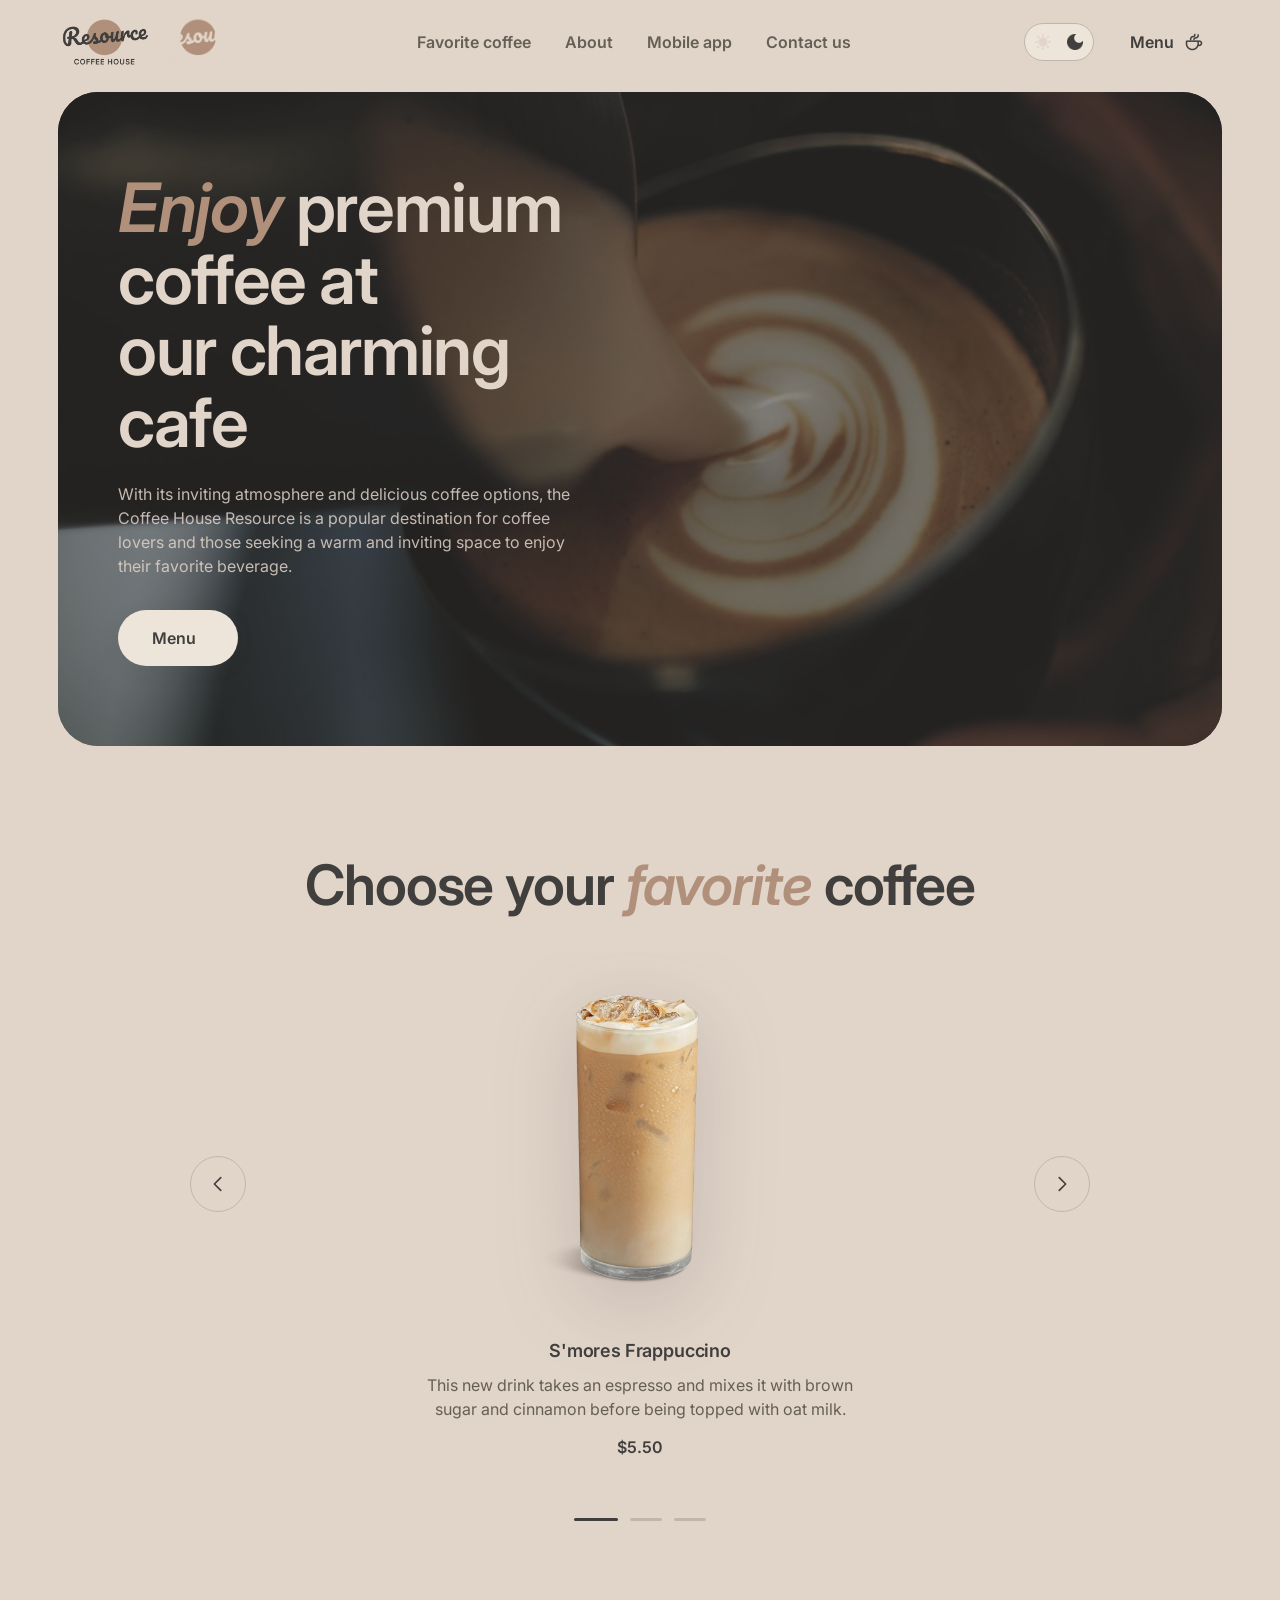
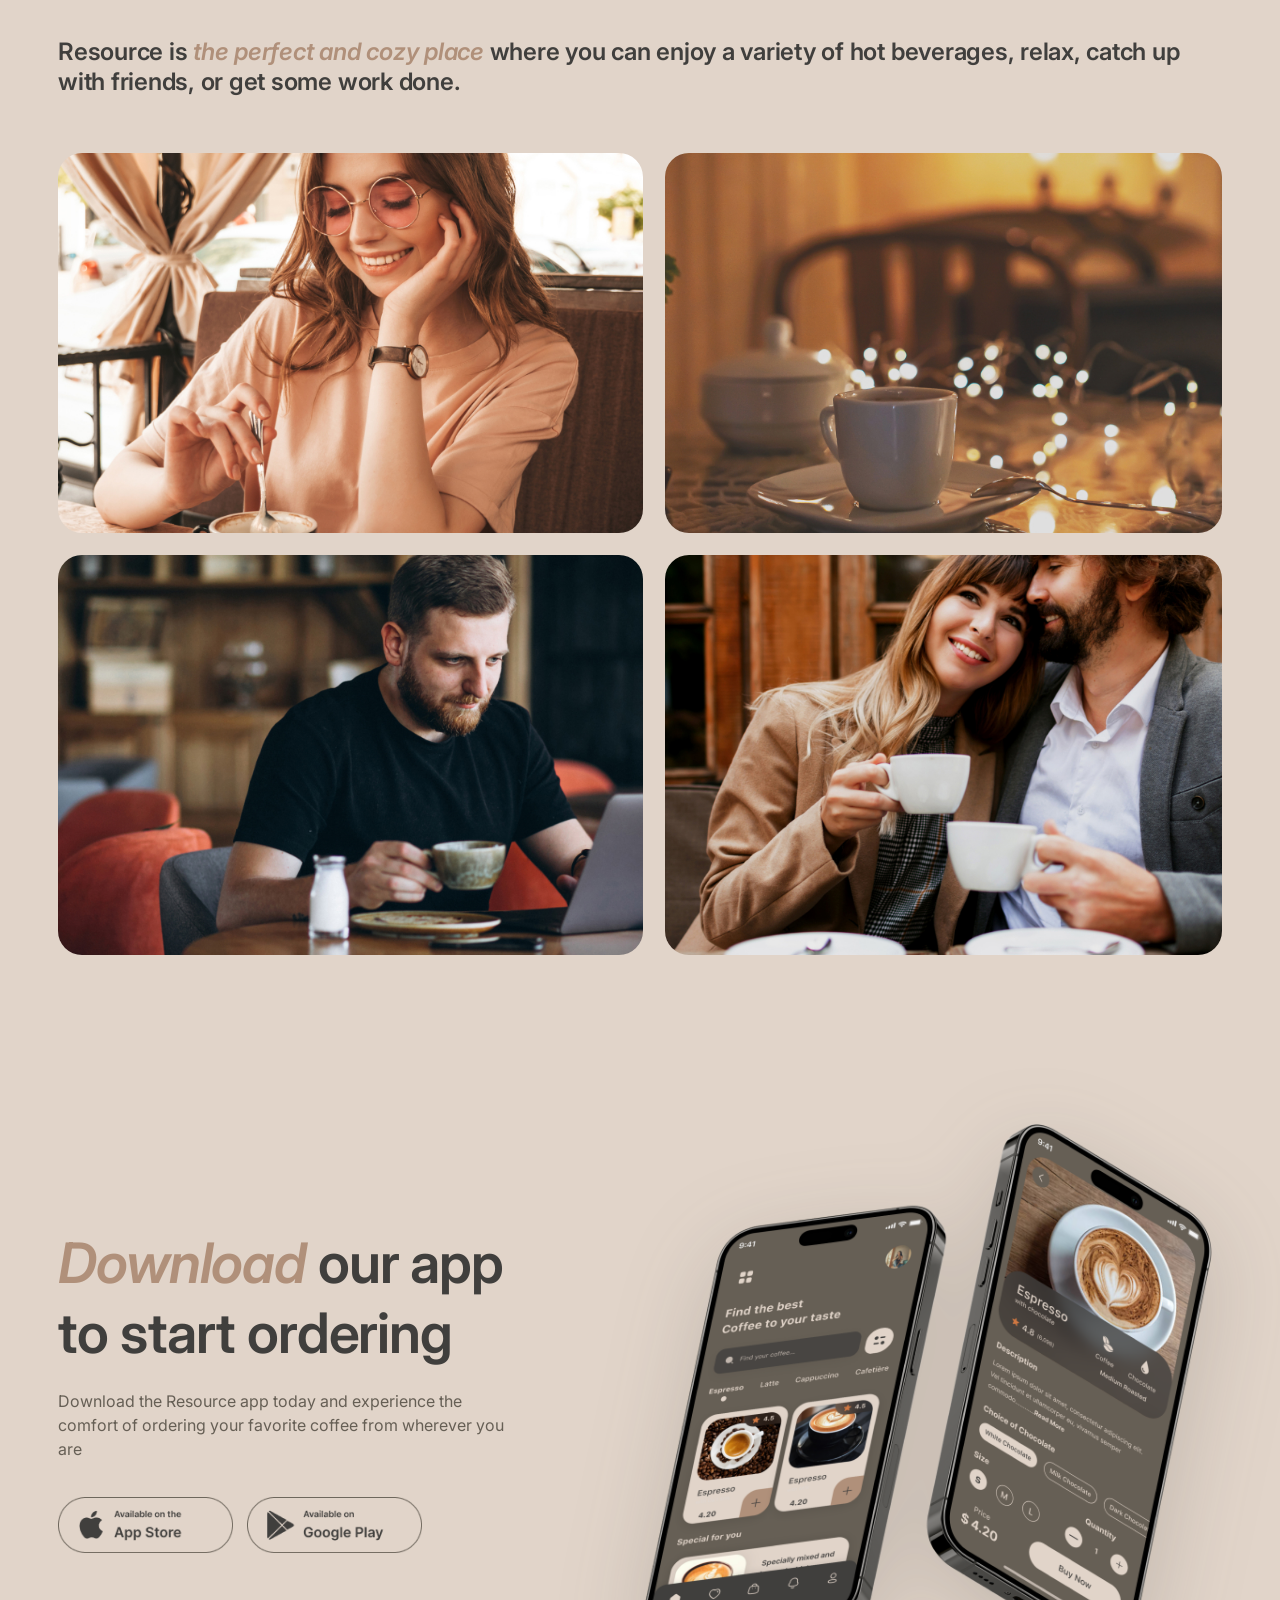
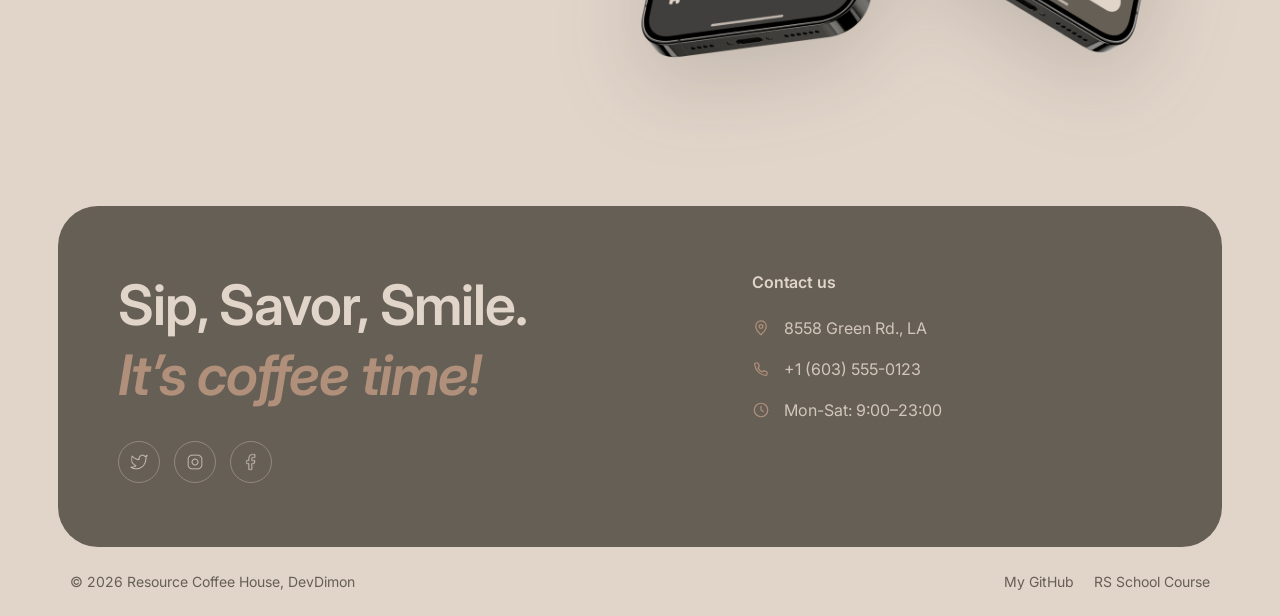
==== index.html @ 8b45d171 "feat: add main.js" ====
<!DOCTYPE html>
<html lang="en">

<head>
    <meta charset="UTF-8">
    <meta name="viewport" content="width=device-width, initial-scale=1.0">
    <meta name="description" content="Resource Coffee House — уютная кофейня с авторскими напитками.">
    <title>Coffee House</title>
    <link rel="icon" type="image/svg+xml" href="images/coffee-cup-icon.png">
    <link rel="preconnect" href="https://fonts.googleapis.com">
    <link rel="preconnect" href="https://fonts.gstatic.com" crossorigin>
    <link
        href="https://fonts.googleapis.com/css2?family=Inter:ital,opsz,wght@0,14..32,400..700;1,14..32,400..700&display=swap"
        rel="stylesheet">
    <link rel="stylesheet" href="css/style.css">
</head>

<body>
    <header class="header">
        <div class="container header__inner">
            <a class="logo" href="index.html">
                <img class="logo__img logo__img--light" src="images/logo.png" alt="Resource Coffee House" width="150"
                    height="62">
                <img class="logo__img logo__img--dark" src="images/logo-dark.png" alt="" width="150" height="62"
                    aria-hidden="true">
            </a>

            <nav class="nav">
                <ul class="nav__list">
                    <li><a class="nav__link" href="#favorite">Favorite coffee</a></li>
                    <li><a class="nav__link" href="#about">About</a></li>
                    <li><a class="nav__link" href="#mobile">Mobile app</a></li>
                    <li><a class="nav__link" href="#contact">Contact us</a></li>
                </ul>
            </nav>

            <div class="header__actions">
                <button class="theme-toggle" type="button" data-theme-toggle aria-label="Переключить тему"
                    aria-pressed="false">
                    <span class="theme-toggle__icon theme-toggle__icon--sun">
                        <img src="images/Sun-icon.png" alt="" width="16" height="16">
                    </span>
                    <span class="theme-toggle__icon theme-toggle__icon--moon">
                        <img src="images/Moon-icon.png" alt="" width="16" height="16">
                    </span>
                </button>

                <a class="menu-btn" href="catalog.html">
                    <span>Menu</span>
                    <img class="menu-btn__icon" src="images/coffee-cup-icon.png" alt="" width="20" height="20">
                </a>

                <button class="burger" type="button" data-burger aria-label="Открыть меню" aria-expanded="false"
                    aria-controls="mobile-menu">
                    <span></span><span></span><span></span>
                </button>
            </div>
        </div>
        <div class="mobile-menu" id="mobile-menu" data-mobile-menu hidden>
            <ul class="mobile-menu__list">
                <li><a href="#favorite">Favorite coffee</a></li>
                <li><a href="#about">About</a></li>
                <li><a href="#mobile">Mobile app</a></li>
                <li><a href="#contact">Contact us</a></li>
                <li><a href="catalog.html">Menu</a></li>
            </ul>
        </div>
    </header>
    <main id="main">
        <section class="hero">
            <div class="container">
                <div class="hero__card">
                    <img class="hero__bg" src="images/img-hero.jpg"
                        alt="Бариста наливает молоко в чашку с кофе, создавая латте-арт">
                    <div class="hero__overlay"></div>
                    <div class="hero__content">
                        <h1 class="hero__title">
                            <em>Enjoy</em> premium coffee at our&nbsp;charming cafe
                        </h1>
                        <p class="hero__text">
                            With its inviting atmosphere and delicious coffee options, the Coffee House Resource
                            is a popular destination for coffee lovers and those seeking a warm and inviting
                            space to enjoy their favorite beverage.
                        </p>
                        <a class="btn btn--light" href="#favorite">Menu</a>
                    </div>
                </div>
            </div>
        </section>

        <section class="section slider" id="favorite" aria-labelledby="favorite-title">
            <div class="container">
                <h2 class="section__title section__title--center" id="favorite-title">
                    Choose your <em>favorite</em> coffee
                </h2>

                <div class="slider__viewport" data-slider>
                    <ul class="slider__track" data-slider-track>
                        <li class="slider__slide">
                            <div class="slide">
                                <div class="slide__media">
                                    <img src="images/coffee-slider-1.png"
                                        alt="S'mores Frappuccino в высоком стакане с карамелью">
                                </div>
                                <h3 class="slide__title">S'mores Frappuccino</h3>
                                <p class="slide__text">
                                    This new drink takes an espresso and mixes it with brown sugar and cinnamon
                                    before being topped with oat milk.
                                </p>
                                <p class="slide__price">$5.50</p>
                            </div>
                        </li>

                        <li class="slider__slide">
                            <div class="slide">
                                <div class="slide__media">
                                    <img src="images/coffee-slider-2.png"
                                        alt="Caramel Macchiato в двойном стеклянном стакане">
                                </div>
                                <h3 class="slide__title">Caramel Macchiato</h3>
                                <p class="slide__text">
                                    Fragrant and unique classic espresso with rich caramel-peanut syrup,
                                    with the addition of delicate cream under whipped thick foam.
                                </p>
                                <p class="slide__price">$5.00</p>
                            </div>
                        </li>

                        <li class="slider__slide">
                            <div class="slide">
                                <div class="slide__media">
                                    <img src="images/coffee-slider-3.png" alt="Ice coffee со льдом в высоком стакане">
                                </div>
                                <h3 class="slide__title">Ice coffee</h3>
                                <p class="slide__text">
                                    A popular summer drink that tones and invigorates. Prepared from coffee,
                                    milk and ice.
                                </p>
                                <p class="slide__price">$4.50</p>
                            </div>
                        </li>
                    </ul>

                    <button class="slider__arrow slider__arrow--prev" type="button" data-slider-prev
                        aria-label="Предыдущий напиток">
                        <svg viewBox="0 0 24 24" width="22" height="22" aria-hidden="true">
                            <path d="M15 5l-7 7 7 7" fill="none" stroke="currentColor" stroke-width="1.8"
                                stroke-linecap="round" stroke-linejoin="round" />
                        </svg>
                    </button>
                    <button class="slider__arrow slider__arrow--next" type="button" data-slider-next
                        aria-label="Следующий напиток">
                        <svg viewBox="0 0 24 24" width="22" height="22" aria-hidden="true">
                            <path d="M9 5l7 7-7 7" fill="none" stroke="currentColor" stroke-width="1.8"
                                stroke-linecap="round" stroke-linejoin="round" />
                        </svg>
                    </button>

                    <div class="slider__dots" data-slider-dots></div>
                </div>
            </div>
        </section>

        <section class="section about" id="about" aria-labelledby="about-title">
            <div class="container">
                <h2 class="about__lead" id="about-title">
                    Resource is <em>the perfect and cozy place</em> where you can enjoy a variety
                    of hot beverages, relax, catch up with friends, or get some work done.
                </h2>

                <ul class="about__gallery">
                    <li><img src="images/about-1.jpg" alt="Девушка в очках пьёт кофе в кафе"></li>
                    <li><img src="images/about-2.jpg" alt="Мужчина работает за ноутбуком с чашкой кофе"></li>
                    <li><img src="images/about-3.jpg" alt="Чашка кофе на столе с гирляндой из огоньков"></li>
                    <li><img src="images/about-4.jpg" alt="Пара с чашками кофе в кафе"></li>
                </ul>
            </div>
        </section>

        <section class="section mobile-app" id="mobile" aria-labelledby="mobile-title">
            <div class="container mobile-app__inner">
                <div class="mobile-app__content">
                    <h2 class="mobile-app__title" id="mobile-title">
                        <em>Download</em> our app<br>
                        to start ordering
                    </h2>
                    <p class="mobile-app__text">
                        Download the Resource app today and experience the comfort of ordering
                        your favorite coffee from wherever you are
                    </p>
                    <div class="mobile-app__actions">
                        <a class="store-badge" href="#" aria-label="Скачать в App Store">
                            <img src="images/app-store-state.png" alt="">
                        </a>
                        <a class="store-badge" href="#" aria-label="Скачать в Google Play">
                            <img src="images/google-play-state.png" alt="">
                        </a>
                    </div>
                </div>

                <div class="mobile-app__media">
                    <img src="images/mobile-screens.png"
                        alt="Два смартфона с интерфейсом приложения Resource Coffee House">
                </div>
            </div>
        </section>
    </main>
    <footer class="footer" id="contact">
        <div class="container">
            <div class="footer__card">
                <div class="footer__col footer__col--left">
                    <h2 class="footer__title">
                        Sip, Savor, Smile.<br>
                        <em>It’s coffee time!</em>
                    </h2>
                    <ul class="footer__social" aria-label="Социальные сети">
                        <li><a href="https://twitter.com/" target="_blank" rel="noopener" aria-label="Twitter">
                                <img src="images/twitter-icon.png" alt="" width="18" height="18">
                            </a></li>
                        <li><a href="https://instagram.com/" target="_blank" rel="noopener" aria-label="Instagram">
                                <img src="images/instagram-icon.png" alt="" width="18" height="18">
                            </a></li>
                        <li><a href="https://facebook.com/" target="_blank" rel="noopener" aria-label="Facebook">
                                <img src="images/facebook-icon.png" alt="" width="18" height="18">
                            </a></li>
                    </ul>
                </div>

                <div class="footer__col footer__col--right">
                    <h3 class="footer__subtitle">Contact us</h3>
                    <ul class="footer__contacts">
                        <li>
                            <svg viewBox="0 0 24 24" width="18" height="18" aria-hidden="true">
                                <path d="M12 21s-7-6.4-7-11.5A7 7 0 0 1 19 9.5C19 14.6 12 21 12 21z" fill="none"
                                    stroke="currentColor" stroke-width="1.6" />
                                <circle cx="12" cy="10" r="2.5" fill="none" stroke="currentColor" stroke-width="1.6" />
                            </svg>
                            <a href="https://maps.google.com/?q=8558+Green+Rd,+LA" target="_blank" rel="noopener">8558
                                Green Rd., LA</a>
                        </li>
                        <li>
                            <svg viewBox="0 0 24 24" width="18" height="18" aria-hidden="true">
                                <path
                                    d="M5 4h3l1.8 4.4L8 10.5a12 12 0 0 0 5.5 5.5l2.1-1.8L20 16v3a1.5 1.5 0 0 1-1.7 1.5A16.5 16.5 0 0 1 3.5 5.7 1.5 1.5 0 0 1 5 4z"
                                    fill="none" stroke="currentColor" stroke-width="1.6" stroke-linejoin="round" />
                            </svg>
                            <a href="tel:+16035550123">+1 (603) 555-0123</a>
                        </li>
                        <li>
                            <svg viewBox="0 0 24 24" width="18" height="18" aria-hidden="true">
                                <circle cx="12" cy="12" r="9" fill="none" stroke="currentColor" stroke-width="1.6" />
                                <path d="M12 7v5l3 2" fill="none" stroke="currentColor" stroke-width="1.6"
                                    stroke-linecap="round" />
                            </svg>
                            <span>Mon-Sat: 9:00–23:00</span>
                        </li>
                    </ul>
                </div>
            </div>

            <div class="footer__bottom">
                <p>© <span data-year>2026</span> Resource Coffee House, DevDimon</p>
                <ul class="footer__bottom-links">
                    <li><a href="https://github.com/DevDimon" target="_blank" rel="noopener">My GitHub</a></li>
                    <li><a href="https://rs.school/courses/javascript" target="_blank" rel="noopener">RS School
                            Course</a></li>
                </ul>
            </div>
        </div>
    </footer>

    <script src="js/main.js"></script>
</body>


</html>
---- css/style.css ----
:root {
    --text: #403F3D;
    --text-inverse: #E1D4C9;
    --muted: #665F55;

    --bg: #E1D4C9;
    --surface: #EDE4DA;
    --container: #665F55;
    --overlay: rgba(64, 63, 61, .55);

    --accent: #B0907A;
    --accent-hover: #9C7C66;
    --accent-contrast: #E1D4C9;

    --border: #C1B6AD;

    --dark: var(--container);
    --dark-2: #55504A;
    --white: #FFFFFF;

    --radius-lg: 40px;
    --radius-md: 24px;
    --radius-sm: 16px;
    --content-w: 1220px;
    --header-h: 84px;
    --t: .35s cubic-bezier(.4, 0, .2, 1);

    --shadow-sm: 0 4px 18px rgba(64, 63, 61, .10);
    --shadow-md: 0 12px 40px rgba(64, 63, 61, .16);

    --font: 'Inter', -apple-system, BlinkMacSystemFont, 'Segoe UI', Roboto,
        'Helvetica Neue', Arial, sans-serif;
}

[data-theme="dark"] {
    --text: #E1D4C9;
    --text-inverse: #E1D4C9;
    --muted: #B3ADA7;

    --bg: #292826;
    --surface: #403F3D;
    --container: #403F3D;
    --overlay: rgba(41, 40, 38, .55);

    --accent: #B0907A;
    --accent-hover: #C29F89;
    --accent-contrast: #E1D4C9;

    --border: #665F55;

    --dark: var(--container);
    --dark-2: #55504A;
    --white: #FFFFFF;

    --shadow-sm: 0 4px 18px rgba(0, 0, 0, .45);
    --shadow-md: 0 12px 40px rgba(0, 0, 0, .60);
}

*,
*::before,
*::after {
    box-sizing: border-box;
}

html {
    scroll-behavior: smooth;
    scroll-padding-top: calc(var(--header-h) + 12px);
}

body {
    margin: 0;
    font-family: var(--font);
    font-size: 16px;
    font-weight: 400;
    line-height: 1.5;
    color: var(--text);
    background: var(--bg);
    transition: background-color var(--t), color var(--t);
    -webkit-font-smoothing: antialiased;
    -moz-osx-font-smoothing: grayscale;
    overflow-x: hidden;
}

img {
    display: block;
    max-width: 100%;
    height: auto;
}

ul {
    list-style: none;
    margin: 0;
    padding: 0;
}

a {
    color: inherit;
    text-decoration: none;
}

button {
    font: inherit;
    color: inherit;
    cursor: pointer;
    border: none;
    background: none;
}

h1,
h2,
h3 {
    margin: 0 0 .4em;
    font-weight: 600;
    line-height: 1.25;
    letter-spacing: -.01em;
}

p {
    margin: 0 0 1em;
}

em {
    font-style: italic;
    color: var(--accent);
    font-weight: 600;
}

.skip-link {
    position: absolute;
    left: 8px;
    top: -60px;
    background: var(--accent);
    color: var(--accent-contrast);
    padding: 10px 16px;
    border-radius: 8px;
    z-index: 999;
    font-weight: 600;
    transition: top var(--t);
}

.skip-link:focus {
    top: 8px;
}

.container {
    width: 100%;
    max-width: var(--content-w);
    margin: 0 auto;
    padding: 0 28px;
}

/* HEADER */

.header {
    position: sticky;
    top: 0;
    z-index: 100;
    background: color-mix(in srgb, var(--bg) 92%, transparent);
    backdrop-filter: blur(12px);
    transition: background-color var(--t);
}

.header__inner {
    display: flex;
    align-items: center;
    gap: 32px;
    min-height: var(--header-h);
}

.logo {
    display: inline-flex;
    align-items: center;
    flex-shrink: 0;
}

.logo__img {
    display: block;
    height: 56px;
    width: auto;
    object-fit: contain;
}

[data-theme="light"] .logo__img--light {
    display: block;
}

[data-theme="light"] .logo__img--dark {
    display: none;
}

[data-theme="dark"] .logo__img--light {
    display: none;
}

[data-theme="dark"] .logo__img--dark {
    display: block;
}

.nav {
    margin: 0 auto;
}

.nav__list {
    display: flex;
    gap: 34px;
    align-items: center;
}

.nav__link {
    position: relative;
    padding: 6px 0;
    font-size: 16px;
    font-weight: 600;
    line-height: 1.5;
    color: var(--muted);
    transition: color var(--t);
}

.nav__link::after {
    content: "";
    position: absolute;
    left: 0;
    right: 100%;
    bottom: -2px;
    height: 2px;
    background: var(--accent);
    transition: right var(--t);
}

.nav__link:hover {
    color: var(--text);
}

.nav__link:hover::after {
    right: 0;
}

.nav__link--active {
    color: var(--text);
}

.nav__link--active::after {
    right: 0;
}

.header__actions {
    display: flex;
    align-items: center;
    gap: 18px;
    flex-shrink: 0;
}

.theme-toggle {
    display: inline-flex;
    align-items: center;
    gap: 4px;
    padding: 4px;
    border-radius: 999px;
    background: var(--surface);
    border: 1px solid var(--border);
    transition: background-color var(--t), border-color var(--t);
}

.theme-toggle__icon {
    width: 28px;
    height: 28px;
    border-radius: 50%;
    display: grid;
    place-items: center;
    background: transparent;
    transition: background-color var(--t);
}

.theme-toggle__icon img {
    width: 16px;
    height: 16px;
    object-fit: contain;
    display: block;
    pointer-events: none;
    transition: filter var(--t), opacity var(--t);
}

[data-theme="light"] .theme-toggle__icon--sun {
    background: var(--accent);
    box-shadow: 0 2px 8px rgba(176, 144, 122, .55);
}

[data-theme="light"] .theme-toggle__icon--sun img {
    filter: brightness(1.15) saturate(.8);
}

[data-theme="light"] .theme-toggle__icon--moon img {
    opacity: .55;
}

[data-theme="light"] .theme-toggle:hover .theme-toggle__icon--moon {
    background: color-mix(in srgb, var(--accent) 40%, transparent);
}

[data-theme="dark"] .theme-toggle__icon--moon {
    background: var(--accent);
    box-shadow: 0 2px 8px rgba(176, 144, 122, .45);
}

[data-theme="dark"] .theme-toggle__icon--moon img {
    filter: invert(1) brightness(1.4);
}

[data-theme="dark"] .theme-toggle__icon--sun img {
    opacity: .55;
}

[data-theme="dark"] .theme-toggle:hover .theme-toggle__icon--sun {
    background: color-mix(in srgb, var(--accent) 40%, transparent);
}

.menu-btn {
    display: inline-flex;
    align-items: center;
    gap: 10px;
    padding: 10px 18px;
    border-radius: 999px;
    background: transparent;
    color: var(--text);
    font-size: 16px;
    font-weight: 600;
    line-height: 1.5;
    transition: background-color var(--t);
}

.menu-btn:hover {
    background: color-mix(in srgb, var(--accent) 18%, transparent);
}

.menu-btn__icon {
    width: 20px;
    height: 20px;
    object-fit: contain;
    display: block;
    pointer-events: none;
}

[data-theme="dark"] .menu-btn__icon {
    filter: invert(1) brightness(1.4);
}

.burger {
    display: none;
    width: 44px;
    height: 44px;
    border-radius: 50%;
    background: var(--surface);
    border: 1px solid var(--border);
    align-items: center;
    justify-content: center;
    flex-direction: column;
    gap: 5px;
    padding: 0;
    transition: background-color var(--t), border-color var(--t);
}

.burger span {
    width: 20px;
    height: 2px;
    background: var(--text);
    border-radius: 2px;
    transition: transform var(--t), opacity var(--t), background-color var(--t);
}

.burger[aria-expanded="true"] span:nth-child(1) {
    transform: translateY(7px) rotate(45deg);
}

.burger[aria-expanded="true"] span:nth-child(2) {
    opacity: 0;
}

.burger[aria-expanded="true"] span:nth-child(3) {
    transform: translateY(-7px) rotate(-45deg);
}

.mobile-menu {
    border-top: 1px solid var(--border);
    background: var(--surface);
    padding: 8px 0;
}

.mobile-menu[hidden] {
    display: none;
}

.mobile-menu__list {
    display: flex;
    flex-direction: column;
}

.mobile-menu__list a {
    display: block;
    padding: 16px 28px;
    color: var(--text);
    font-size: 32px;
    font-weight: 600;
    line-height: 1.25;
    border-bottom: 1px solid var(--border);
    transition: background-color var(--t), color var(--t);
}

.mobile-menu__list li:last-child a {
    border-bottom: none;
}

.mobile-menu__list a:hover {
    background: color-mix(in srgb, var(--accent) 15%, transparent);
    color: var(--accent-hover);
}

.hero {
    padding: 8px 0 40px;
}

.hero__card {
    position: relative;
    border-radius: var(--radius-lg);
    overflow: hidden;
    min-height: 560px;
    display: flex;
    align-items: center;
    background: var(--container);
    isolation: isolate;
    width: 100%;
}

.hero__bg {
    position: absolute;
    inset: 0;
    width: 100%;
    height: 100%;
    object-fit: cover;
    z-index: -2;
}

.hero__overlay {
    position: absolute;
    inset: 0;
    z-index: -1;
    background: var(--overlay);
}

.hero__content {
    max-width: 600px;
    padding: 80px 60px;
    color: var(--text-inverse);
}

.hero__title {
    font-size: clamp(42px, 2.9vw + 31px, 72px);
    font-weight: 600;
    line-height: 1.05;
    letter-spacing: -.02em;
    margin-bottom: 24px;
    color: var(--text-inverse);
}

.hero__text {
    font-size: 16px;
    font-weight: 400;
    line-height: 1.5;
    color: color-mix(in srgb, var(--text-inverse) 85%, transparent);
    margin-bottom: 32px;
    max-width: 46ch;
}

.btn {
    display: inline-flex;
    align-items: center;
    justify-content: center;
    gap: 8px;
    padding: 14px 32px;
    border-radius: 999px;
    font-size: 16px;
    font-weight: 600;
    line-height: 1.5;
    border: 2px solid transparent;
    transition: background-color var(--t), color var(--t),
        border-color var(--t), transform var(--t), box-shadow var(--t);
    white-space: nowrap;
    cursor: pointer;
}

.btn--light {
    position: relative;
    background: var(--surface);
    color: var(--text);
    box-shadow: var(--shadow-sm);
}

.btn--light::after {
    content: "";
    width: 0;
    height: 16px;
    margin-left: 0;
    background-size: contain;
    background-repeat: no-repeat;
    background-position: center;
    transition: width var(--t), margin-left var(--t);
    flex-shrink: 0;
}

.btn--light:hover {
    background: var(--surface);
    box-shadow: var(--shadow-md);
}


[data-theme="dark"] .btn--light::after {
    filter: invert(1) brightness(1.4);
}

.btn--dark {
    background: var(--container);
    color: var(--text-inverse);
}

.btn--dark:hover {
    background: var(--dark-2);
}

.btn--outline {
    background: transparent;
    color: var(--text);
    border-color: var(--text);
}

.btn--outline:hover {
    background: var(--container);
    border-color: var(--container);
    color: var(--text-inverse);
}

.section {
    padding: 80px 0;
}

.section__title {
    font-size: clamp(32px, 2.64vw + 22px, 60px);
    font-weight: 600;
    line-height: 1.25;
    letter-spacing: -.02em;
    margin-bottom: 48px;
}

.section__title--center {
    text-align: center;
    margin-bottom: 32px;
}

/* SLIDER */

.slider {
    padding-top: 64px;
    padding-bottom: 64px;
}

.slider__viewport {
    position: relative;
    max-width: 900px;
    margin: 0 auto;
    overflow: hidden;
    padding: 8px 0 12px;
}

.slider__track {
    display: flex;
    width: 100%;
    transition: transform .55s cubic-bezier(.4, 0, .2, 1);
    will-change: transform;
}

.slider__slide {
    flex: 0 0 100%;
    width: 100%;
    min-width: 100%;
    padding: 0 80px;
    box-sizing: border-box;
}

.slider__slide--clone {
    pointer-events: none;
}

.slide {
    text-align: center;
    display: flex;
    flex-direction: column;
    align-items: center;
}

.slide__media {
    width: 100%;
    max-width: 320px;
    aspect-ratio: 1 / 1.1;
    display: flex;
    align-items: center;
    justify-content: center;
    margin-bottom: 28px;
}

.slide__media img {
    max-width: 100%;
    max-height: 100%;
    width: auto;
    height: auto;
    object-fit: contain;
    border-radius: var(--radius-md);
    filter: drop-shadow(0 20px 40px rgba(64, 63, 61, .18));
}

[data-theme="dark"] .slide__media img {
    filter: drop-shadow(0 20px 40px rgba(0, 0, 0, .5));
}

.slide__title {
    font-size: 18px;
    font-weight: 600;
    line-height: 1.25;
    margin-bottom: 10px;
}

.slide__text {
    font-size: 16px;
    font-weight: 400;
    line-height: 1.5;
    max-width: 44ch;
    margin: 0 auto 14px;
    color: var(--muted);
}

.slide__price {
    font-size: 16px;
    font-weight: 600;
    line-height: 1.5;
    color: var(--text);
    margin: 0;
}

.slider__arrow {
    position: absolute;
    top: 40%;
    transform: translateY(-50%);
    width: 56px;
    height: 56px;
    border-radius: 50%;
    border: 1px solid var(--border);
    background: transparent;
    color: var(--text);
    display: inline-flex;
    align-items: center;
    justify-content: center;
    transition: background-color var(--t), color var(--t), border-color var(--t);
    z-index: 2;
}

.slider__arrow:hover {
    background: var(--container);
    border-color: var(--container);
    color: var(--text-inverse);
}

.slider__arrow--prev {
    left: 0;
}

.slider__arrow--next {
    right: 0;
}

.slider__dots {
    display: flex;
    justify-content: center;
    gap: 12px;
    margin-top: 36px;
}

.slider__dot {
    width: 32px;
    height: 3px;
    border-radius: 4px;
    background: var(--border);
    padding: 0;
    transition: background-color var(--t), width var(--t);
}

.slider__dot:hover {
    background: var(--muted);
}

.slider__dot.is-active {
    background: var(--text);
    width: 44px;
}

/* ABOUT */

.about {
    padding-top: 40px;
}

.about__lead {
    font-size: 24px;
    font-weight: 600;
    line-height: 1.25;
    letter-spacing: -.01em;
    max-width: 100%;
    margin: 0 0 56px;
    text-align: left;
}

.about__gallery {
    display: grid;
    grid-template-columns: 1fr 1fr;
    grid-template-rows: repeat(2, minmax(0, 1fr));
    gap: 22px;
    width: 100%;
}

.about__gallery li {
    overflow: hidden;
    border-radius: var(--radius-md);
}

.about__gallery img {
    width: 100%;
    height: 100%;
    aspect-ratio: 1 / 1;
    object-fit: cover;
}

@media (min-width: 1024px) {
    .about__gallery {
        grid-template-columns: 1.05fr 1fr;
        grid-template-rows: 380px 400px;
    }

    .about__gallery li:nth-child(1) img {
        aspect-ratio: auto;
    }

    .about__gallery li:nth-child(2) img {
        aspect-ratio: auto;
    }
}

.mobile-app {
    padding: 60px 0 80px;
}

.mobile-app__inner {
    display: grid;
    grid-template-columns: 1fr 1.15fr;
    gap: 60px;
    align-items: center;
}

.mobile-app__title {
    font-size: clamp(32px, 2.64vw + 22px, 60px);
    font-weight: 600;
    line-height: 1.25;
    letter-spacing: -.02em;
    margin: 0 0 22px;
}

.mobile-app__text {
    font-size: 16px;
    font-weight: 400;
    line-height: 1.5;
    color: var(--muted);
    max-width: 46ch;
    margin: 0 0 36px;
}

.mobile-app__actions {
    display: flex;
    flex-wrap: wrap;
    gap: 14px;
}

.store-badge {
    display: inline-block;
    height: 56px;
    transition: opacity var(--t);
}

.store-badge img {
    height: 100%;
    width: auto;
    display: block;
}

.store-badge:hover {
    opacity: .85;
}

[data-theme="dark"] .store-badge img {
    filter: invert(1) hue-rotate(180deg);
}

.mobile-app__media {
    display: flex;
    justify-content: center;
    align-items: center;
}

.mobile-app__media img {
    width: 100%;
    max-width: 640px;
    height: auto;
    filter: drop-shadow(0 24px 44px rgba(64, 63, 61, .20));
}

[data-theme="dark"] .mobile-app__media img {
    filter: drop-shadow(0 24px 44px rgba(0, 0, 0, .55));
}

.footer {
    padding: 40px 0 24px;
}

.footer__card {
    position: relative;
    border-radius: var(--radius-lg);
    background: var(--container);
    color: var(--text-inverse);
    padding: 64px 60px;
    display: grid;
    grid-template-columns: 1.4fr 1fr;
    gap: 60px;
    overflow: hidden;
}

.footer__title {
    font-size: clamp(32px, 2.64vw + 22px, 60px);
    font-weight: 600;
    line-height: 1.25;
    letter-spacing: -.02em;
    color: var(--text-inverse);
    margin: 0 0 32px;
}

.footer__social {
    display: flex;
    gap: 14px;
}

.footer__social a {
    display: inline-flex;
    align-items: center;
    justify-content: center;
    width: 42px;
    height: 42px;
    border-radius: 50%;
    border: 1.5px solid color-mix(in srgb, var(--text-inverse) 35%, transparent);
    transition: background-color var(--t), border-color var(--t);
}

.footer__social a img {
    width: 18px;
    height: 18px;
    object-fit: contain;
    display: block;
    pointer-events: none;
    transition: filter var(--t);
}

.footer__social a:hover {
    background: var(--text-inverse);
    border-color: var(--text-inverse);
}

.footer__social a:hover img {
    filter: brightness(0);
}

.footer__subtitle {
    font-size: 16px;
    font-weight: 600;
    line-height: 1.5;
    color: var(--text-inverse);
    margin: 0 0 22px;
}

.footer__contacts {
    display: grid;
    gap: 16px;
}

.footer__contacts li {
    display: flex;
    align-items: center;
    gap: 14px;
    color: color-mix(in srgb, var(--text-inverse) 88%, transparent);
    font-size: 16px;
    font-weight: 400;
    line-height: 1.5;
}

.footer__contacts svg {
    flex-shrink: 0;
    color: var(--accent);
}

.footer__contacts a {
    transition: color var(--t);
    border-bottom: 1px solid transparent;
}

.footer__contacts a:hover {
    color: var(--accent);
    border-bottom-color: var(--accent);
}

.footer__bottom {
    display: flex;
    align-items: center;
    justify-content: space-between;
    padding: 24px 12px 0;
    color: var(--muted);
    font-size: 14px;
    font-weight: 400;
    line-height: 1.5;
    flex-wrap: wrap;
    gap: 12px;
}

.footer__bottom p {
    margin: 0;
}

.footer__bottom-links {
    display: flex;
    gap: 20px;
}

.footer__bottom-links a {
    transition: color var(--t);
}

.footer__bottom-links a:hover {
    color: var(--accent);
}
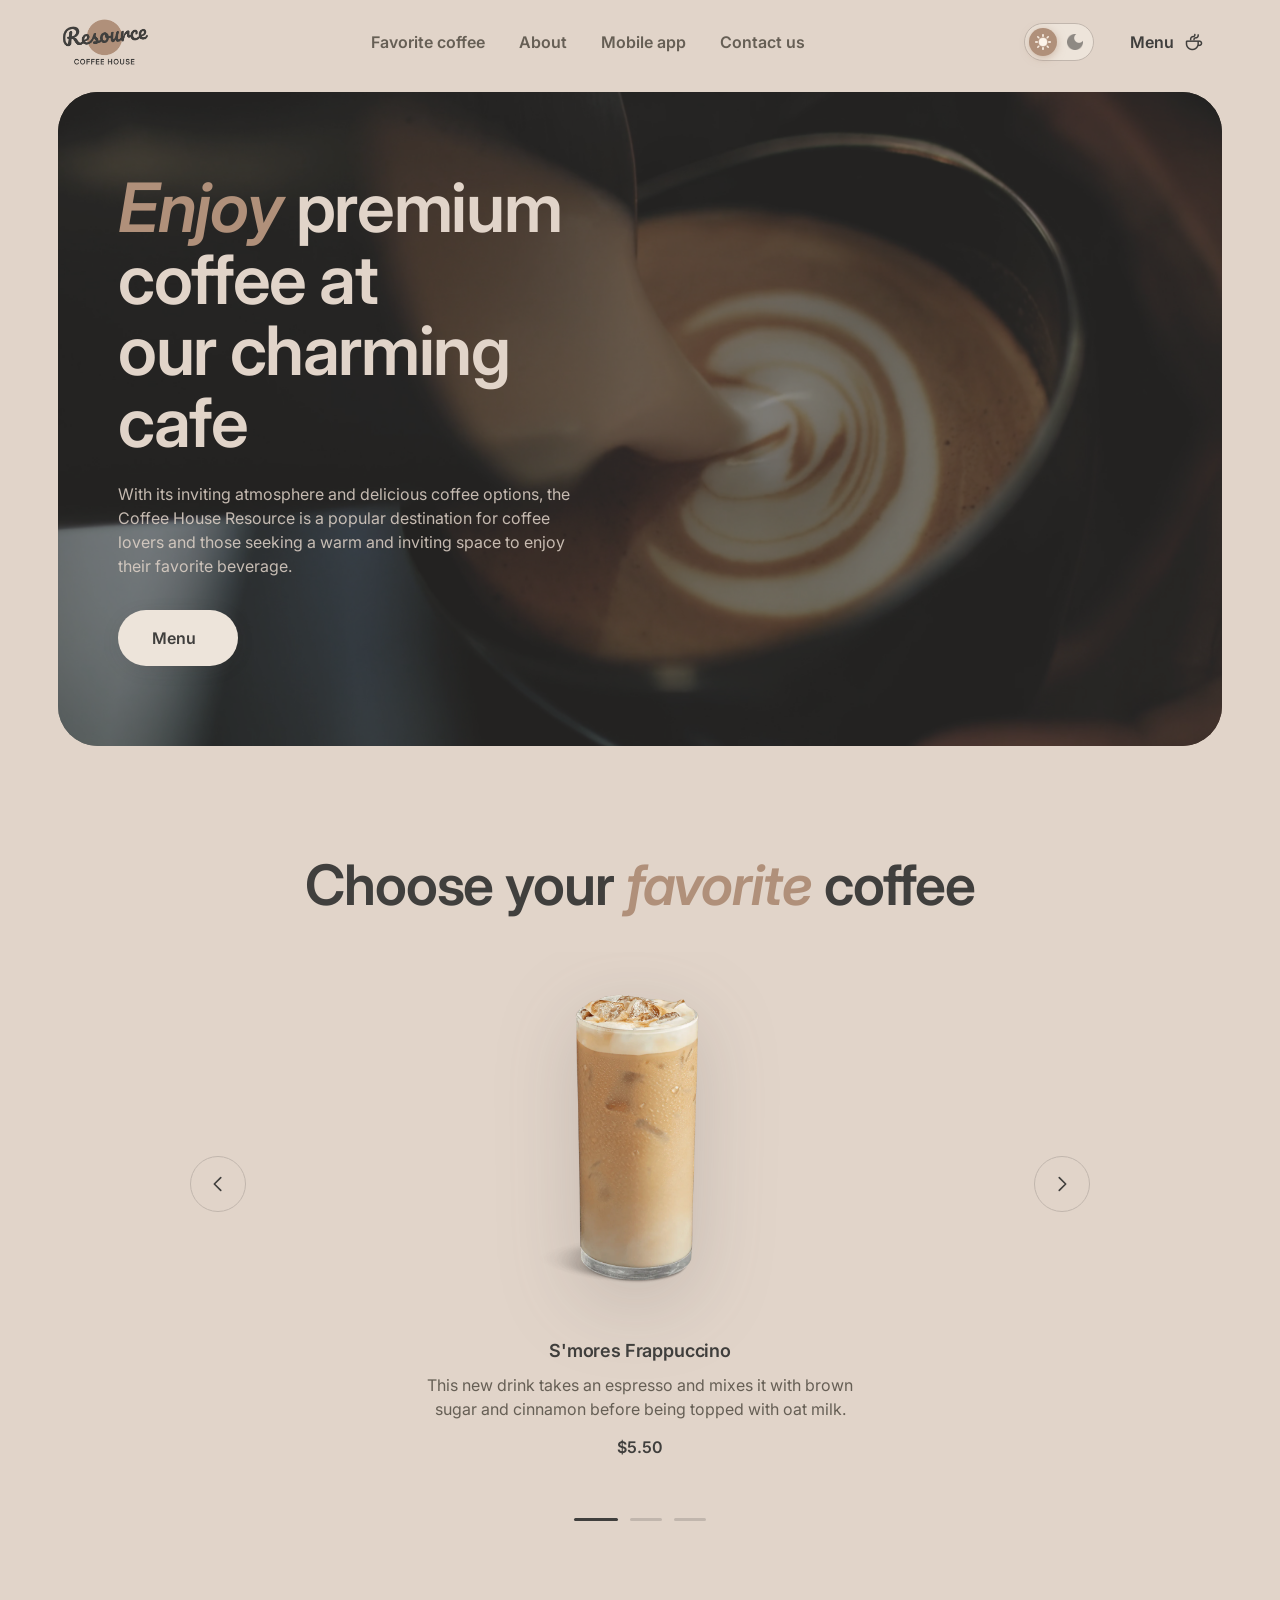
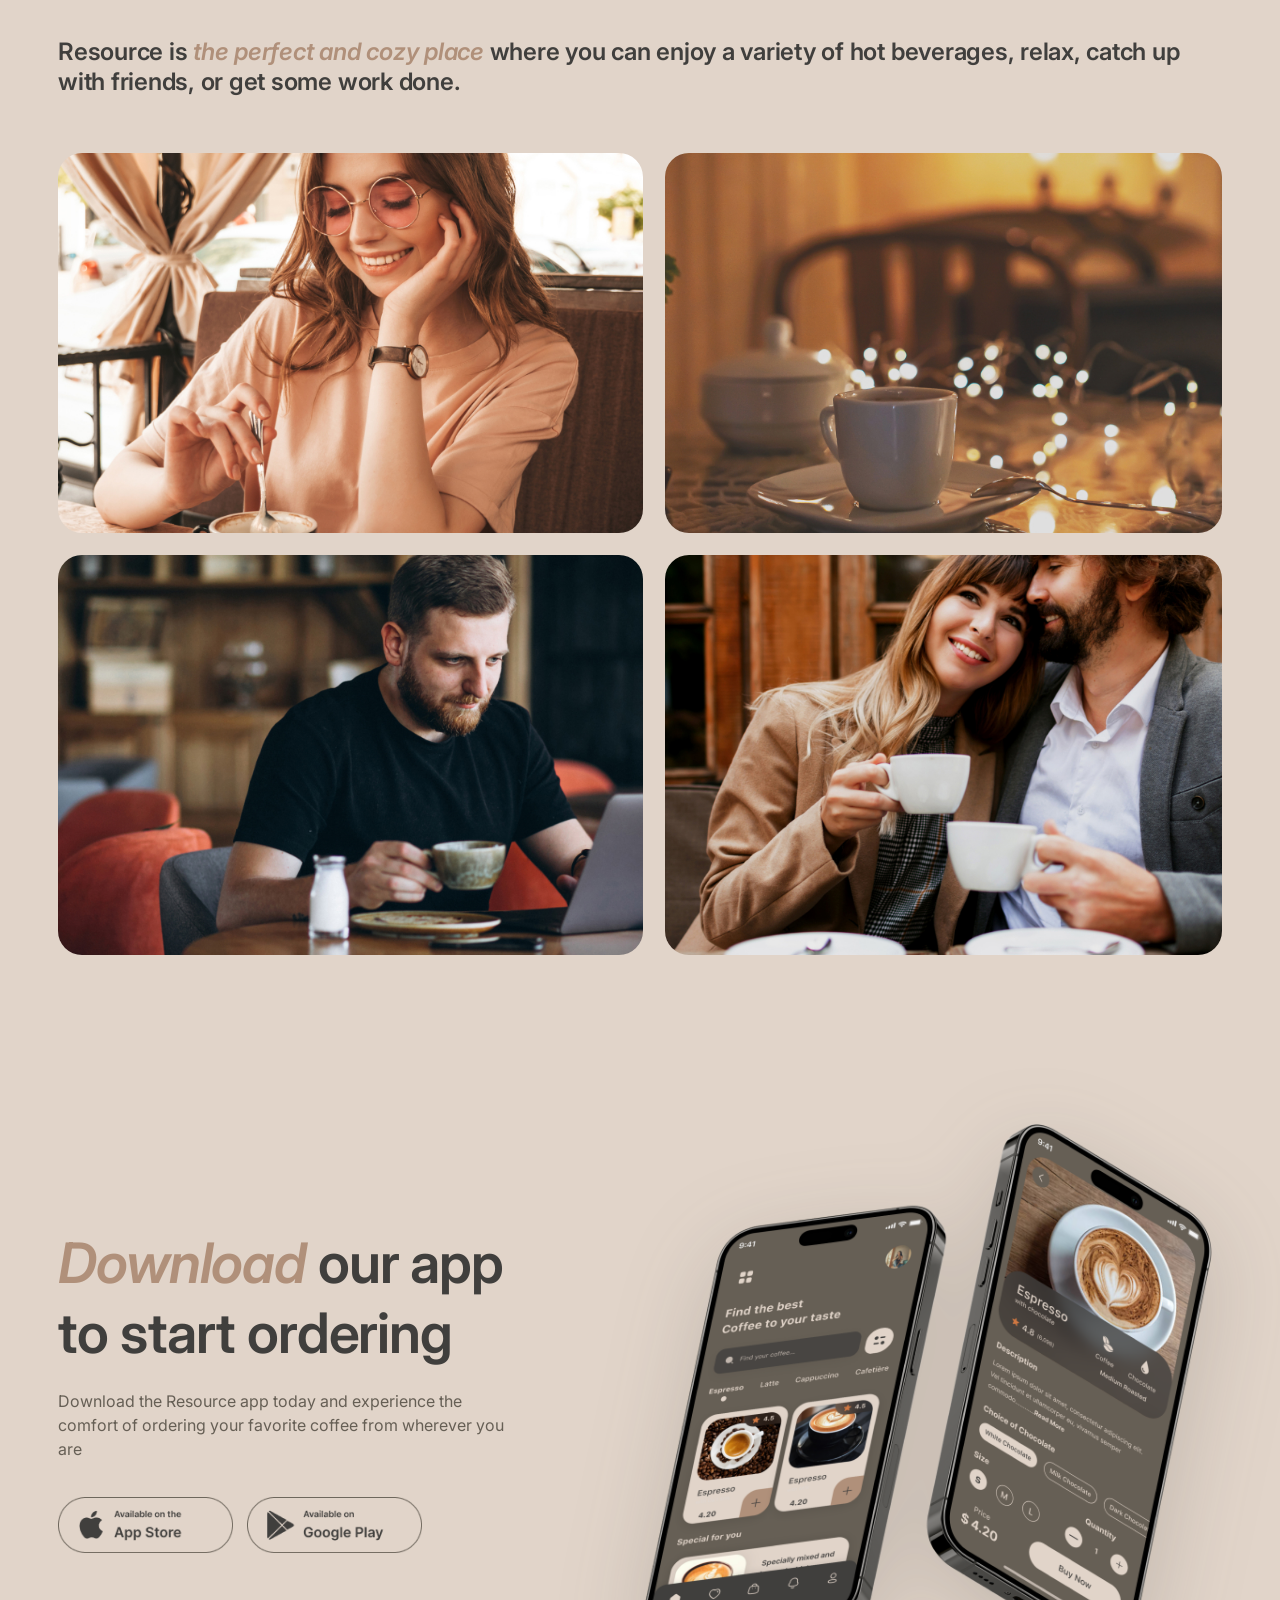
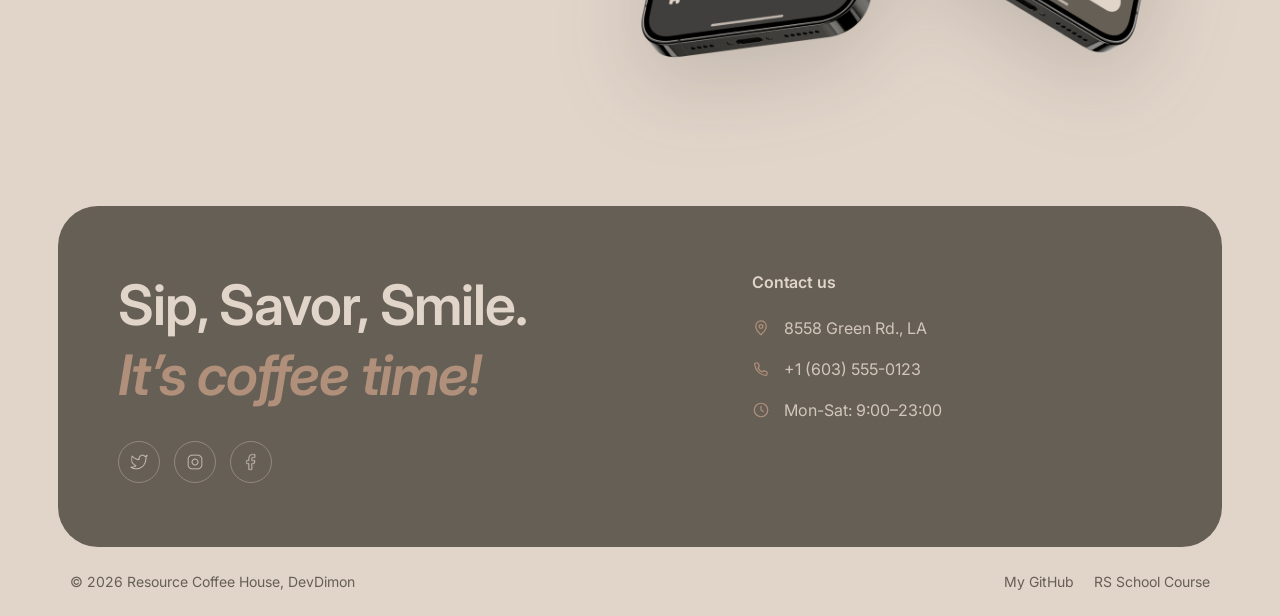
==== commit abb68567: "feat: add theme.js" ====
--- a/index.html
+++ b/index.html
@@ -269,6 +269,7 @@
         </div>
     </footer>
 
+    <script src="js/theme.js"></script>
     <script src="js/main.js"></script>
 </body>
 
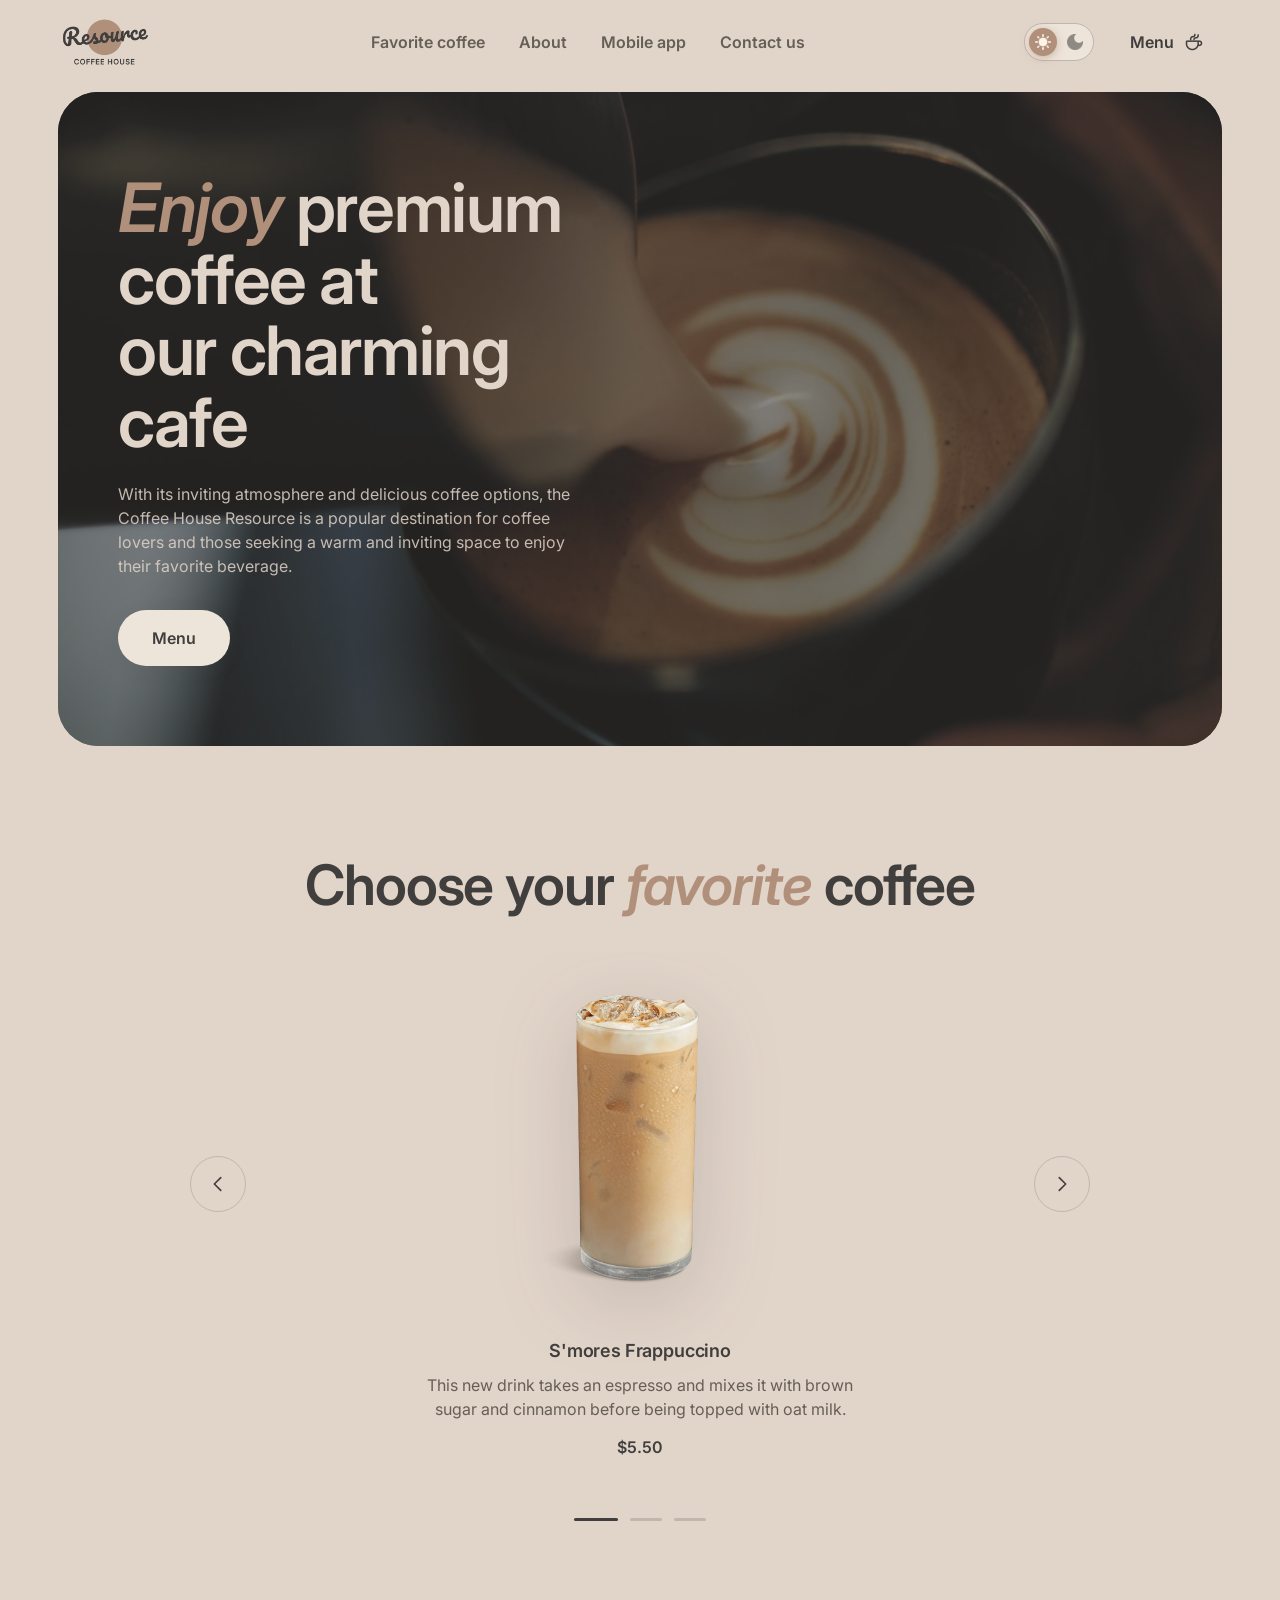
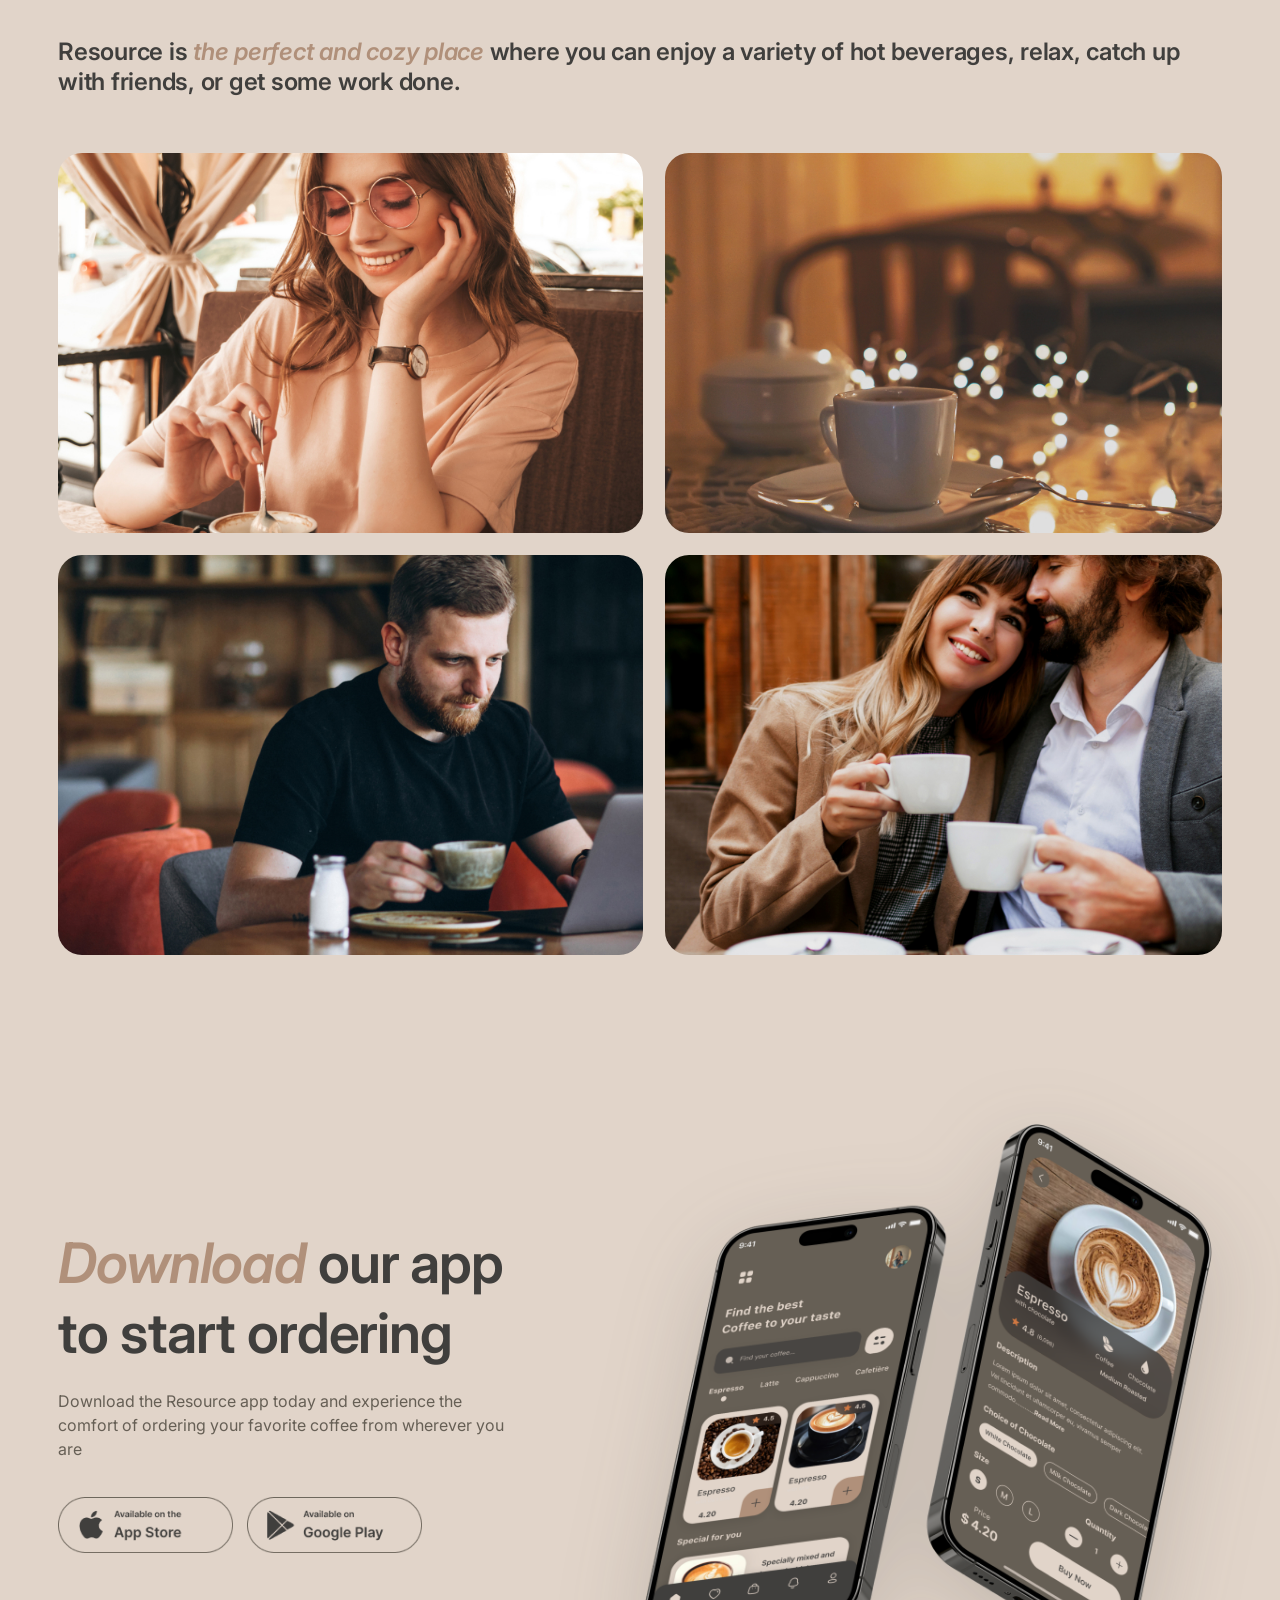
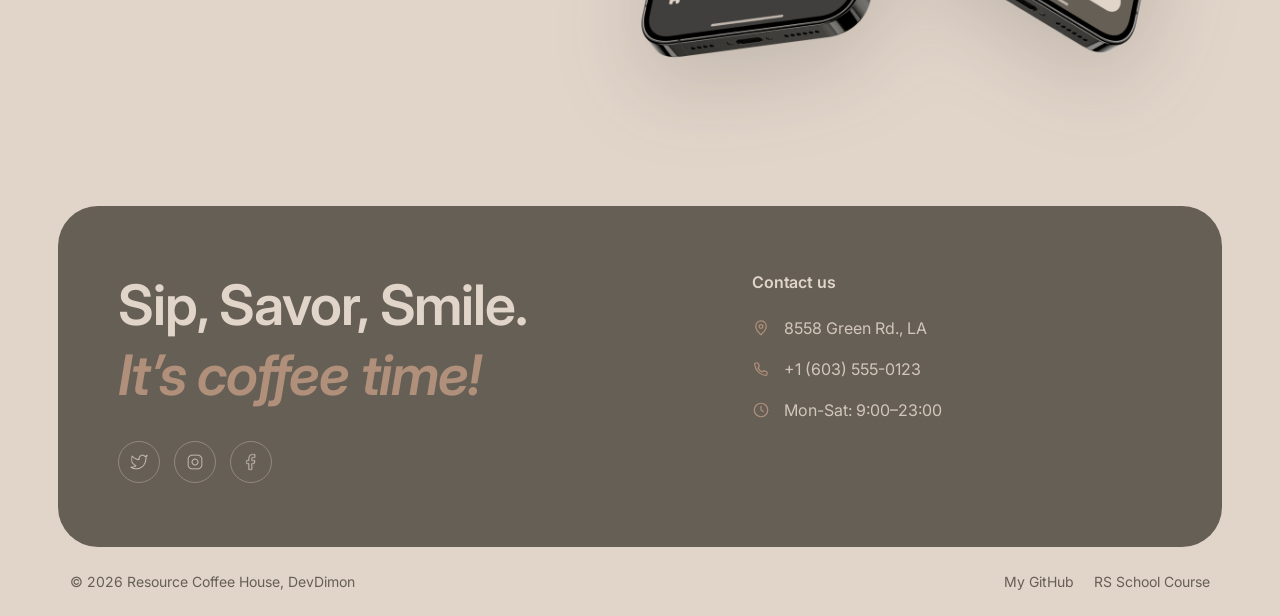
==== commit ed425adf: "feat: add catalog and catalog header" ====
--- a/index.html
+++ b/index.html
@@ -5,7 +5,7 @@
     <meta charset="UTF-8">
     <meta name="viewport" content="width=device-width, initial-scale=1.0">
     <meta name="description" content="Resource Coffee House — уютная кофейня с авторскими напитками.">
-    <title>Coffee House</title>
+    <title>Resource - Coffee House</title>
     <link rel="icon" type="image/svg+xml" href="images/coffee-cup-icon.png">
     <link rel="preconnect" href="https://fonts.googleapis.com">
     <link rel="preconnect" href="https://fonts.gstatic.com" crossorigin>
@@ -13,9 +13,20 @@
         href="https://fonts.googleapis.com/css2?family=Inter:ital,opsz,wght@0,14..32,400..700;1,14..32,400..700&display=swap"
         rel="stylesheet">
     <link rel="stylesheet" href="css/style.css">
+    <script>
+        (function () {
+            try {
+                var t = localStorage.getItem('theme');
+                if (t !== 'light' && t !== 'dark') t = 'light';
+                document.documentElement.setAttribute('data-theme', t);
+            } catch (e) { }
+        })();
+    </script>
 </head>
 
 <body>
+    <a class="skip-link" href="#main">Перейти к содержимому</a>
+
     <header class="header">
         <div class="container header__inner">
             <a class="logo" href="index.html">
--- a/css/style.css
+++ b/css/style.css
@@ -492,18 +492,6 @@
     background: var(--surface);
     color: var(--text);
     box-shadow: var(--shadow-sm);
-}
-
-.btn--light::after {
-    content: "";
-    width: 0;
-    height: 16px;
-    margin-left: 0;
-    background-size: contain;
-    background-repeat: no-repeat;
-    background-position: center;
-    transition: width var(--t), margin-left var(--t);
-    flex-shrink: 0;
 }
 
 .btn--light:hover {
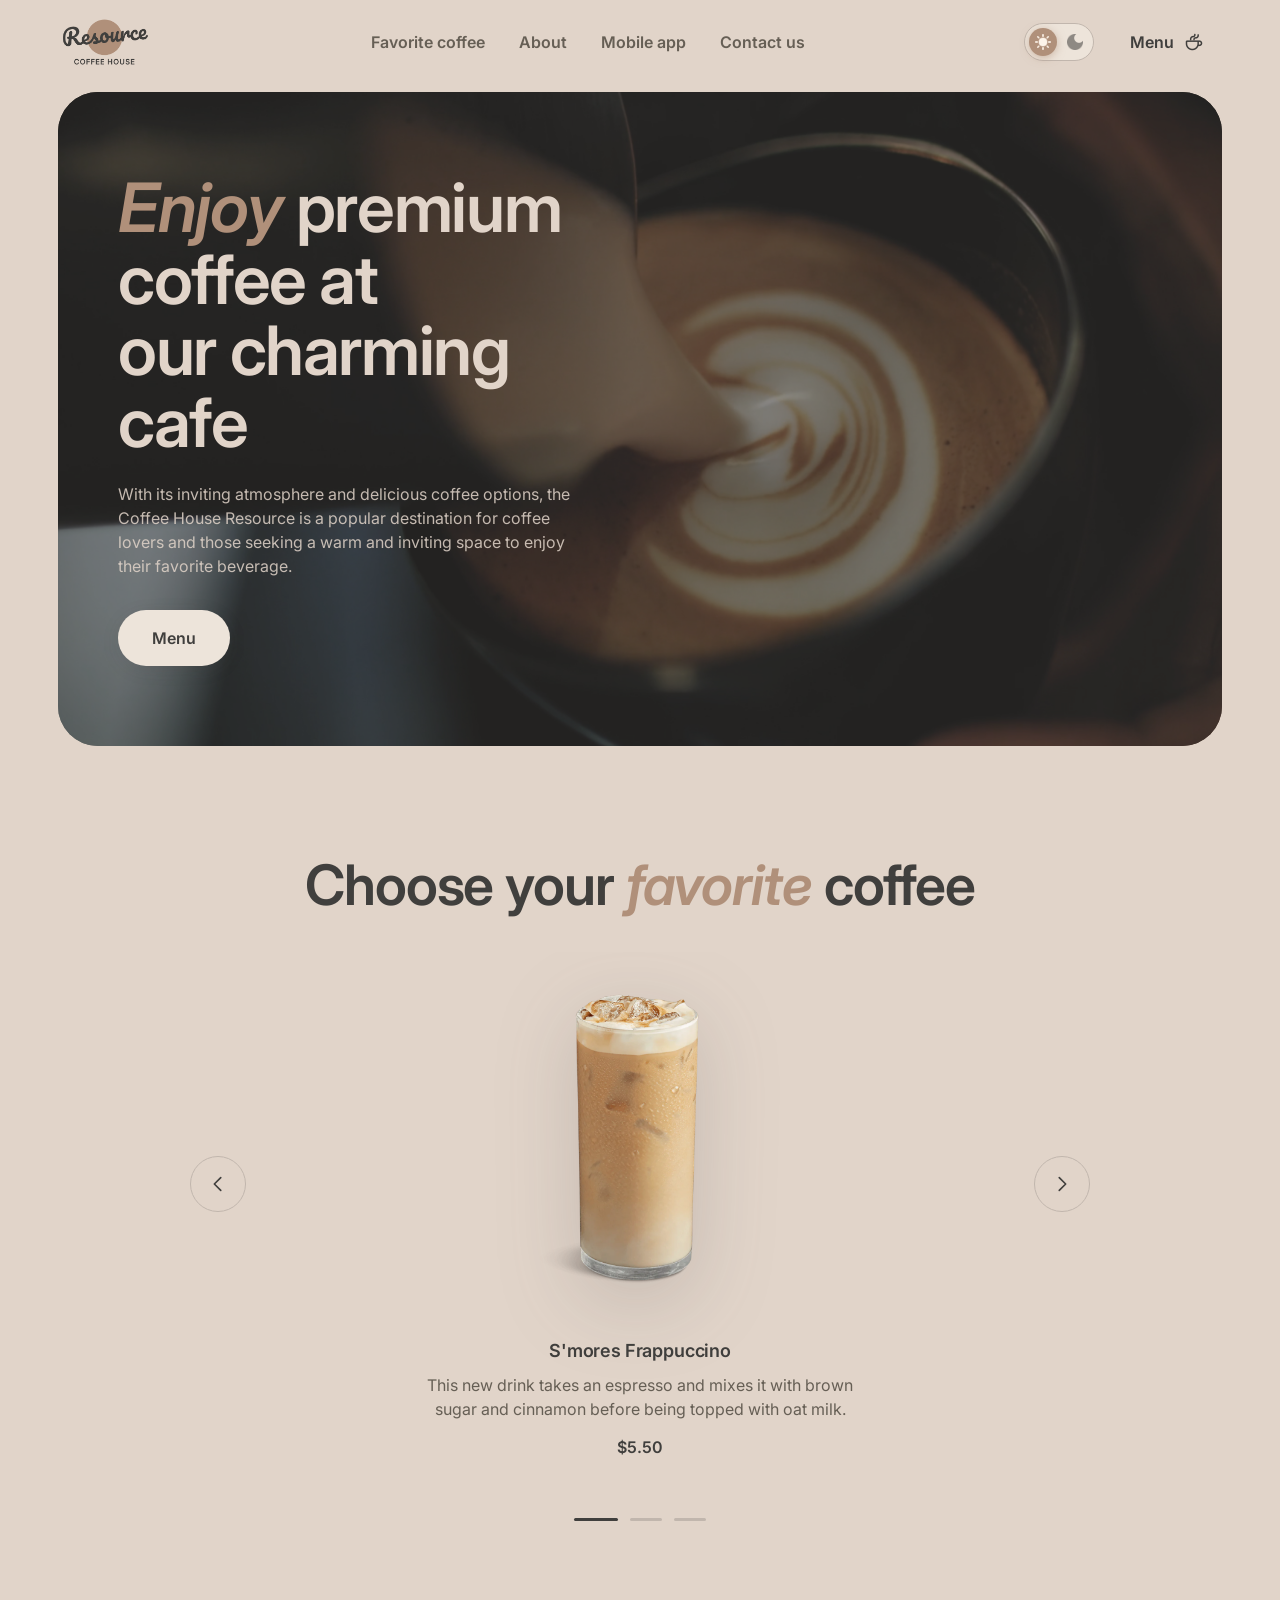
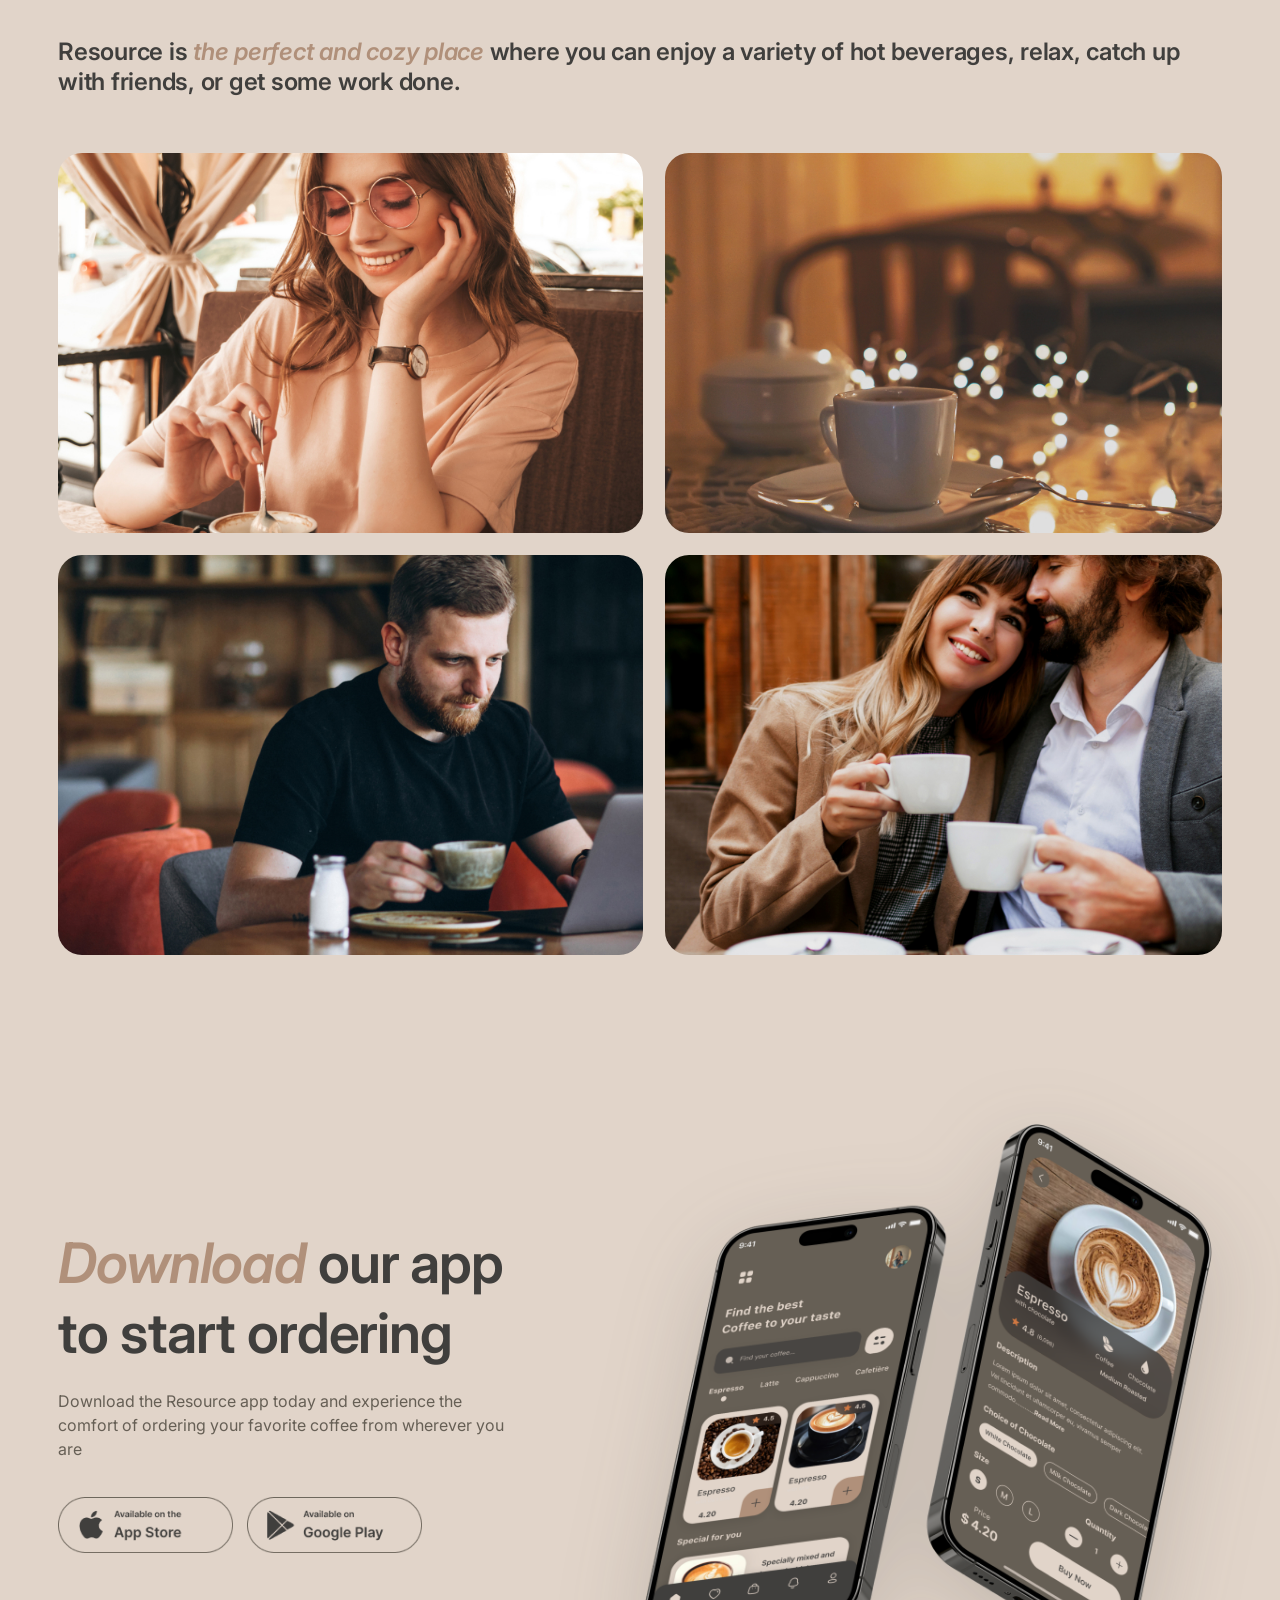
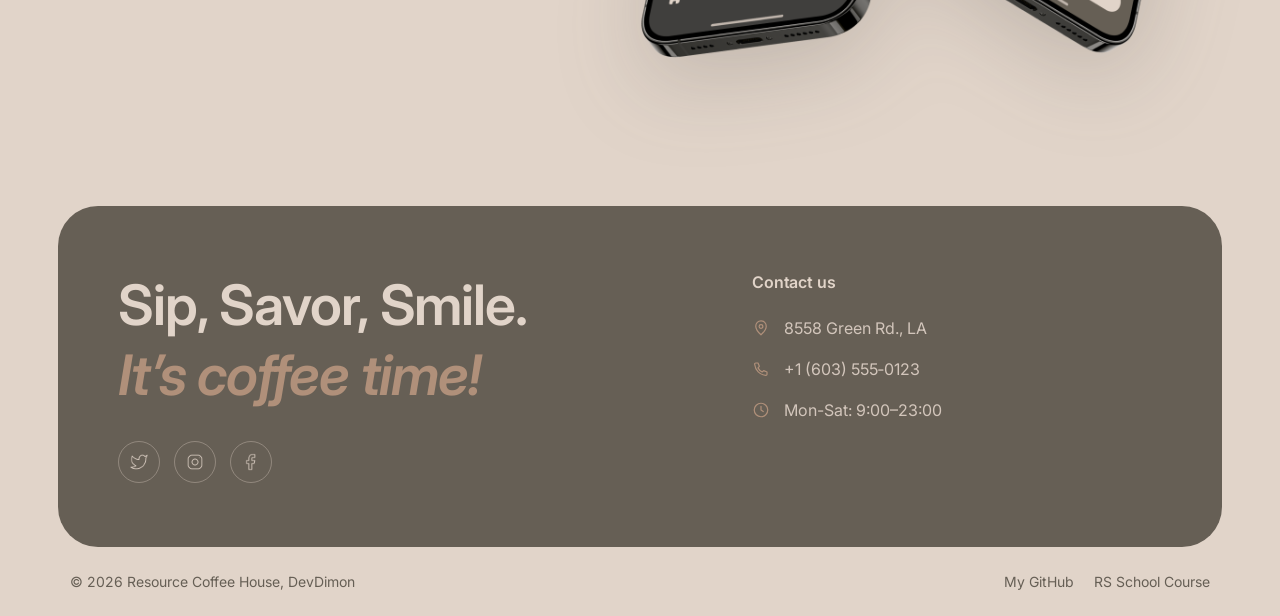
==== commit 79666007: "fix: final changes" ====
--- a/index.html
+++ b/index.html
@@ -25,8 +25,6 @@
 </head>
 
 <body>
-    <a class="skip-link" href="#main">Перейти к содержимому</a>
-
     <header class="header">
         <div class="container header__inner">
             <a class="logo" href="index.html">
@@ -63,7 +61,7 @@
 
                 <button class="burger" type="button" data-burger aria-label="Открыть меню" aria-expanded="false"
                     aria-controls="mobile-menu">
-                    <span></span><span></span><span></span>
+                    <span></span><span></span>
                 </button>
             </div>
         </div>
@@ -93,7 +91,7 @@
                             is a popular destination for coffee lovers and those seeking a warm and inviting
                             space to enjoy their favorite beverage.
                         </p>
-                        <a class="btn btn--light" href="#favorite">Menu</a>
+                        <a class="btn btn--light" href="catalog.html">Menu</a>
                     </div>
                 </div>
             </div>
@@ -255,7 +253,7 @@
                                     d="M5 4h3l1.8 4.4L8 10.5a12 12 0 0 0 5.5 5.5l2.1-1.8L20 16v3a1.5 1.5 0 0 1-1.7 1.5A16.5 16.5 0 0 1 3.5 5.7 1.5 1.5 0 0 1 5 4z"
                                     fill="none" stroke="currentColor" stroke-width="1.6" stroke-linejoin="round" />
                             </svg>
-                            <a href="tel:+16035550123">+1 (603) 555-0123</a>
+                            <a href="tel:+16035550123">+1&nbsp;(603)&nbsp;555&#8209;0123</a>
                         </li>
                         <li>
                             <svg viewBox="0 0 24 24" width="18" height="18" aria-hidden="true">
--- a/css/style.css
+++ b/css/style.css
@@ -123,23 +123,6 @@
     font-style: italic;
     color: var(--accent);
     font-weight: 600;
-}
-
-.skip-link {
-    position: absolute;
-    left: 8px;
-    top: -60px;
-    background: var(--accent);
-    color: var(--accent-contrast);
-    padding: 10px 16px;
-    border-radius: 8px;
-    z-index: 999;
-    font-weight: 600;
-    transition: top var(--t);
-}
-
-.skip-link:focus {
-    top: 8px;
 }
 
 .container {
@@ -495,7 +478,8 @@
 }
 
 .btn--light:hover {
-    background: var(--surface);
+    background: var(--text);
+    color: var(--surface);
     box-shadow: var(--shadow-md);
 }
 
@@ -934,4 +918,456 @@
 
 .footer__bottom-links a:hover {
     color: var(--accent);
+}
+
+/* CATALOG */
+
+.catalog-header {
+    padding: 56px 0 12px;
+    text-align: center;
+}
+
+.catalog-header__title {
+    font-size: clamp(32px, 2.64vw + 22px, 60px);
+    font-weight: 600;
+    line-height: 1.25;
+    letter-spacing: -.02em;
+    color: var(--text);
+    margin: 0 auto;
+    max-width: 22ch;
+}
+
+.catalog {
+    padding-top: 36px;
+}
+
+.tabs {
+    display: flex;
+    justify-content: center;
+    flex-wrap: wrap;
+    gap: 10px;
+    margin-bottom: 44px;
+}
+
+.tab {
+    display: inline-flex;
+    align-items: center;
+    justify-content: center;
+    gap: 8px;
+    padding: 6px 18px;
+    border-radius: 999px;
+    background: color-mix(in srgb, var(--container) 12%, transparent);
+    color: var(--text);
+    font-size: 16px;
+    font-weight: 600;
+    line-height: 1.5;
+    border: 1px solid transparent;
+    transition: background-color var(--t), color var(--t), border-color var(--t);
+}
+
+.tab__icon {
+    width: 24px;
+    height: 24px;
+    object-fit: contain;
+    flex-shrink: 0;
+    display: block;
+    pointer-events: none;
+}
+
+.tab:hover,
+.tab--active {
+    background: var(--surface);
+    color: var(--text);
+}
+
+.grid {
+    display: grid;
+    grid-template-columns: repeat(4, 1fr);
+    column-gap: 22px;
+    row-gap: 40px;
+    margin: 0;
+    padding: 0;
+}
+
+.grid[hidden] {
+    display: none;
+}
+
+.grid__item {
+    display: flex;
+}
+
+.card--product {
+    display: flex;
+    flex-direction: column;
+    width: 100%;
+    height: 100%;
+    padding: 12px;
+    background: transparent;
+    border-radius: var(--radius-md);
+    transition: box-shadow var(--t), background-color var(--t);
+}
+
+.card--product:hover {
+    box-shadow: var(--shadow-md);
+}
+
+.card--product .card__img {
+    width: 100%;
+    aspect-ratio: 1 / 1;
+    object-fit: cover;
+    border-radius: var(--radius-md);
+    background: color-mix(in srgb, var(--accent) 12%, var(--surface));
+    margin: 0 0 16px 0;
+}
+
+.card--product .card__body {
+    padding: 0;
+    display: flex;
+    flex-direction: column;
+    flex: 1;
+}
+
+.card--product .card__title {
+    font-size: 16px;
+    font-weight: 600;
+    line-height: 1.5;
+    margin: 0 0 8px;
+}
+
+.card--product .card__text {
+    font-size: 14px;
+    font-weight: 400;
+    line-height: 1.5;
+    color: var(--muted);
+    margin: 0 0 14px;
+    flex: 1;
+}
+
+.card--product .price {
+    font-size: 16px;
+    font-weight: 600;
+    line-height: 1.5;
+    color: var(--text);
+    display: block;
+    margin-top: auto;
+}
+
+.catalog__more {
+    display: flex;
+    justify-content: center;
+    margin-top: 56px;
+}
+
+.catalog__more[hidden] {
+    display: none;
+}
+
+@media (max-width: 1024px) {
+    .container {
+        padding: 0 24px;
+    }
+
+    .nav__list {
+        gap: 22px;
+    }
+
+    .nav__link {
+        font-size: 15px;
+    }
+
+    .hero__content {
+        padding: 60px 40px;
+        max-width: 520px;
+    }
+
+    .hero__card {
+        min-height: 480px;
+    }
+
+    .grid {
+        grid-template-columns: repeat(3, 1fr);
+        row-gap: 32px;
+    }
+
+    .mobile-app__inner {
+        grid-template-columns: 1fr;
+        gap: 40px;
+        text-align: left;
+    }
+
+    .mobile-app__media {
+        max-width: 520px;
+        margin: 0 auto;
+    }
+
+    .footer__card {
+        padding: 48px 40px;
+        gap: 40px;
+    }
+}
+
+@media (max-width: 768px) {
+    .nav {
+        display: none;
+    }
+
+    .burger {
+        display: inline-flex;
+    }
+
+    .menu-btn span {
+        display: none;
+    }
+
+    .menu-btn {
+        padding: 10px;
+        gap: 0;
+    }
+
+    .menu-btn__icon {
+        width: 22px;
+        height: 22px;
+    }
+
+    .header__inner {
+        justify-content: space-between;
+        gap: 16px;
+    }
+
+    .logo__img {
+        height: 46px;
+    }
+
+    .section {
+        padding: 56px 0;
+    }
+
+    .hero {
+        padding: 4px 0 24px;
+    }
+
+    .hero__card {
+        min-height: 520px;
+        border-radius: 28px;
+    }
+
+    .hero__content {
+        padding: 48px 28px;
+        max-width: 100%;
+    }
+
+    .hero__title {
+        font-size: clamp(32px, 5vw + 15px, 42px);
+        line-height: 1.15;
+    }
+
+    .slider__slide {
+        padding: 0 60px;
+    }
+
+    .slider__arrow {
+        width: 46px;
+        height: 46px;
+    }
+
+    .about__lead {
+        font-size: 20px;
+        margin-bottom: 40px;
+    }
+
+    .about__gallery {
+        grid-template-columns: 1fr 1fr;
+        gap: 14px;
+    }
+
+    .about__gallery img {
+        aspect-ratio: 1 / 1;
+    }
+
+    .grid {
+        grid-template-columns: repeat(2, 1fr);
+        column-gap: 12px;
+        row-gap: 20px;
+    }
+
+    .catalog-header {
+        padding: 36px 0 8px;
+    }
+
+    .tabs {
+        margin-bottom: 32px;
+    }
+
+    .tab {
+        padding: 6px 14px;
+        font-size: 14px;
+    }
+
+    .tab__icon {
+        width: 20px;
+        height: 20px;
+    }
+
+    .mobile-app__text {
+        margin-bottom: 28px;
+    }
+
+    .mobile-app__media img {
+        max-width: 420px;
+    }
+
+    .footer__card {
+        grid-template-columns: 1fr;
+        padding: 40px 28px;
+        border-radius: 28px;
+        gap: 32px;
+    }
+
+    .footer__bottom {
+        flex-direction: column;
+        align-items: flex-start;
+        gap: 8px;
+    }
+
+    .mobile-menu__list a {
+        font-size: 24px;
+        padding: 14px 24px;
+    }
+}
+
+@media (max-width: 480px) {
+    .container {
+        padding: 0 18px;
+    }
+
+    .section {
+        padding: 44px 0;
+    }
+
+    .logo__img {
+        height: 40px;
+    }
+
+    .hero__card {
+        min-height: 540px;
+        border-radius: 22px;
+    }
+
+    .hero__content {
+        padding: 40px 22px;
+    }
+
+    .hero__title {
+        font-size: 32px;
+        line-height: 1.15;
+    }
+
+    .hero__text {
+        font-size: 14px;
+        margin-bottom: 24px;
+    }
+
+    .btn {
+        padding: 12px 24px;
+        font-size: 15px;
+    }
+
+    .slider {
+        padding-top: 44px;
+        padding-bottom: 44px;
+    }
+
+    .slider__slide {
+        padding: 0 8px;
+    }
+
+    .slider__arrow {
+        display: none;
+    }
+
+    .slide__media {
+        max-width: 220px;
+    }
+
+    .slide__title {
+        font-size: 16px;
+    }
+
+    .slide__text {
+        font-size: 14px;
+    }
+
+    .about__lead {
+        font-size: 18px;
+        margin-bottom: 32px;
+    }
+
+    .about__gallery {
+        grid-template-columns: 1fr;
+        gap: 14px;
+    }
+
+    .about__gallery li:nth-child(n+3) {
+        display: none;
+    }
+
+    .about__gallery li:first-child img,
+    .about__gallery li:nth-child(2) img {
+        aspect-ratio: 4 / 3;
+    }
+
+    .grid {
+        grid-template-columns: 1fr;
+        row-gap: 16px;
+    }
+
+    .catalog__more {
+        margin-top: 36px;
+    }
+
+    .mobile-app {
+        padding: 40px 0 56px;
+    }
+
+    .store-badge {
+        height: 48px;
+    }
+
+    .mobile-app__media img {
+        max-width: 320px;
+    }
+
+    .footer__card {
+        padding: 32px 22px;
+        border-radius: 22px;
+    }
+
+    .footer__title {
+        font-size: 28px;
+        margin-bottom: 24px;
+    }
+
+    .footer__contacts li {
+        font-size: 14px;
+        gap: 10px;
+    }
+
+    .mobile-menu__list a {
+        font-size: 22px;
+        padding: 12px 20px;
+    }
+}
+
+@media (prefers-reduced-motion: reduce) {
+    html {
+        scroll-behavior: auto;
+    }
+
+    *,
+    *::before,
+    *::after {
+        transition-duration: .001ms !important;
+        animation-duration: .001ms !important;
+    }
 }
